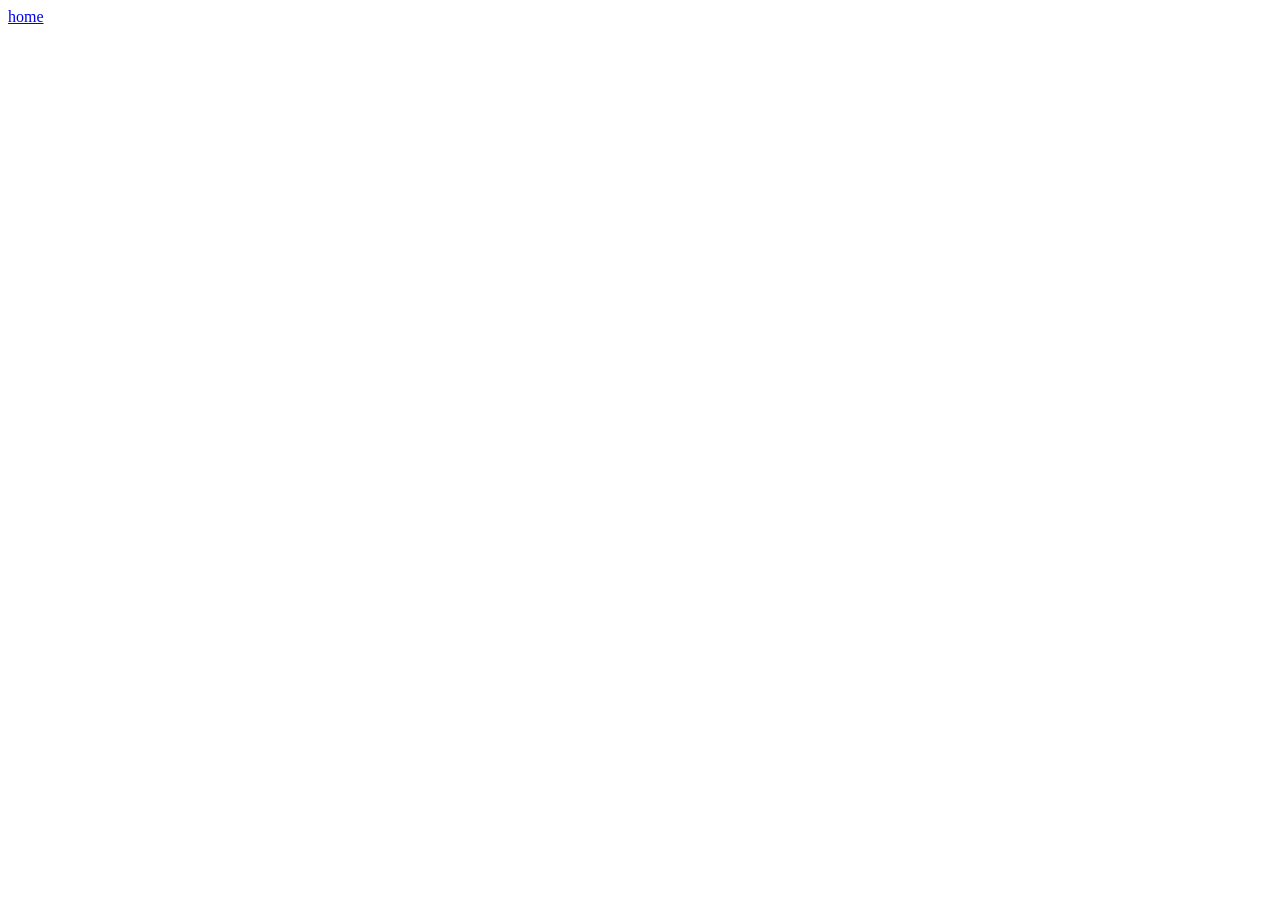
==== pages/About.html @ 77e18846 "creat new file" ====
<!doctype html>
<html lang="en">
  <head>
    <meta charset="UTF-8" />
    <meta name="viewport" content="width=device-width, initial-scale=1.0" />
    <title>Document</title>
    <link rel="stylesheet" href="" />
  </head>
  <body>
    <a href="../index.html">home</a>
  </body>
</html>
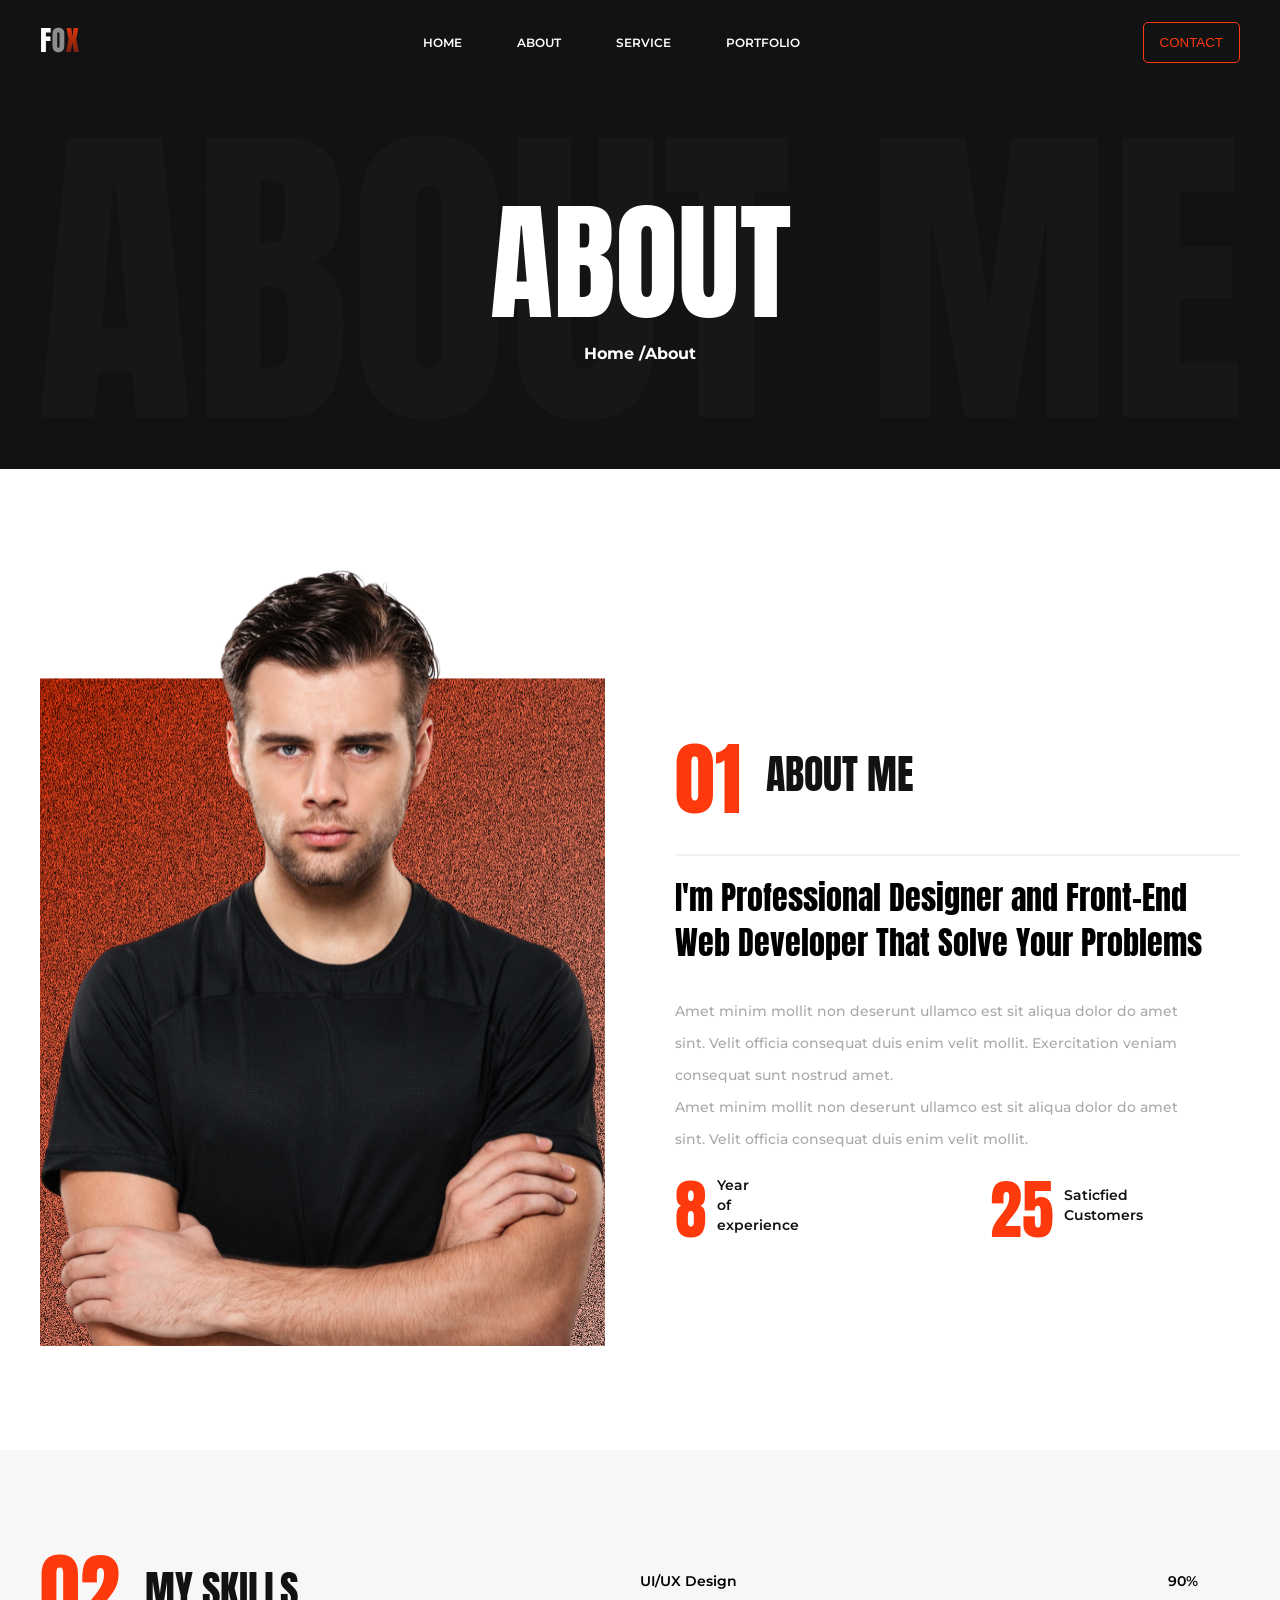
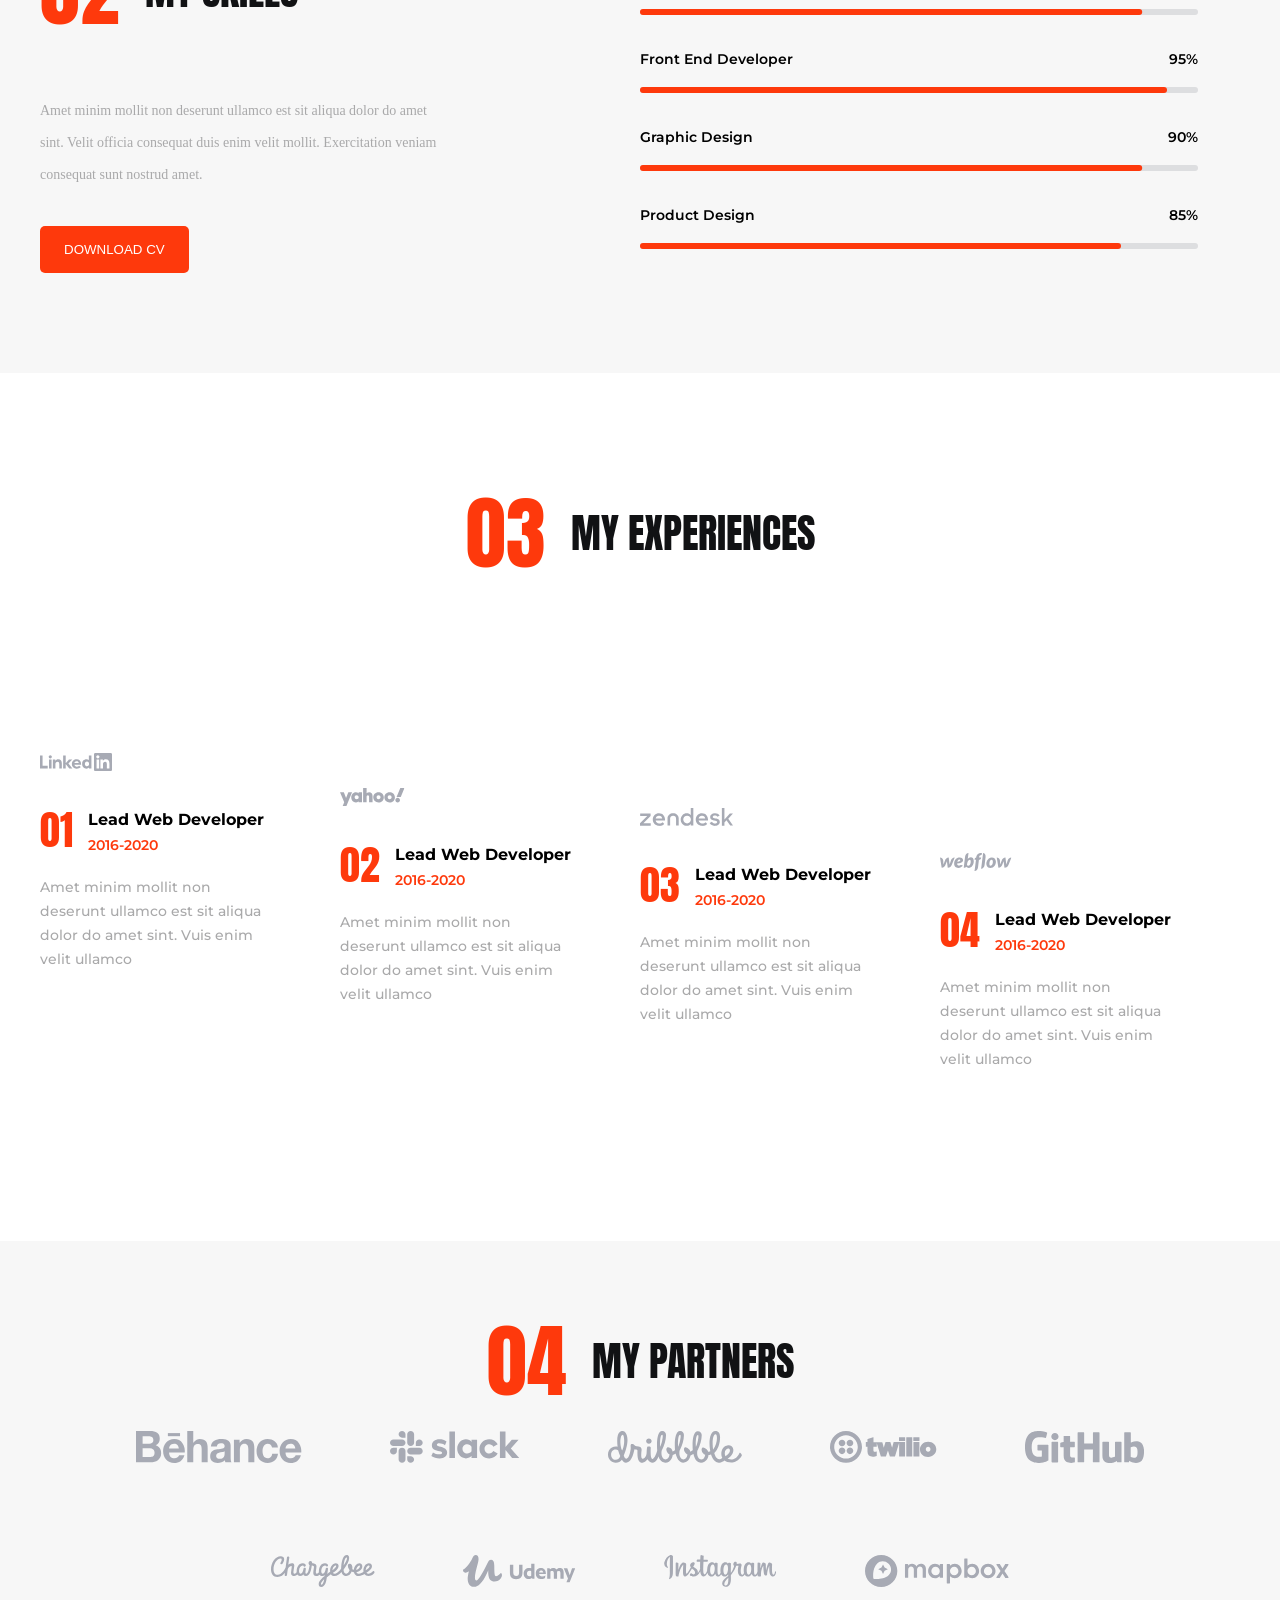
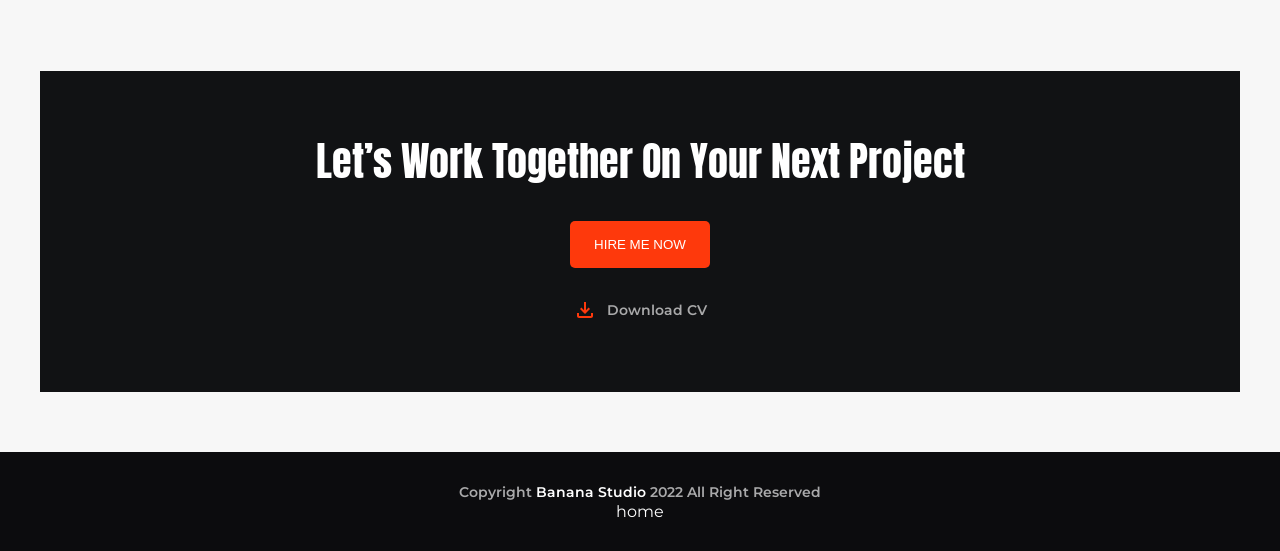
==== commit bf56c81b: "update" ====
--- a/pages/About.html
+++ b/pages/About.html
@@ -4,9 +4,244 @@
     <meta charset="UTF-8" />
     <meta name="viewport" content="width=device-width, initial-scale=1.0" />
     <title>Document</title>
-    <link rel="stylesheet" href="" />
+    <link rel="stylesheet" href="../css/About.css" >
   </head>
   <body>
-    <a href="../index.html">home</a>
+    <header>
+      <nav>
+        <div class="container">
+          <div class="nav_logo">
+            <img src="../imgs/nav_logo.svg" alt="">
+          </div>
+          <ul class="nav_links">
+            <li>Home</li>
+            <li>about</li>
+            <li>service</li>
+            <li>portfolio</li>
+          </ul>
+          <div class="nav_btn">
+            <button>contact</button>
+          </div>
+          <div class="nav_menu">
+            <img src="../imgs/nav_menu.svg" alt="">
+          </div>
+        </div>
+      </nav>
+
+      <div class="hero">
+        <div class="container">
+          <div class="hero_info">
+              <h1>about</h1>
+              <h4>Home /<span> About</span></h4>
+          </div>
+        </div>
+      </div>
+    </header>
+
+    <main>
+      <section class="section_one">
+          <div class="container">
+            <div class="one_logo">
+              <img src="../imgs/one_logo.svg" alt="">
+            </div>
+            <div class="one_info">
+            <div class="one_flex">
+              <h1>01</h1>
+              <h2>about me</h2>
+            </div>
+            <hr>
+            <h2>I'm Professional Designer and Front-End Web Developer That Solve Your Problems</h2>
+            <p>Amet minim mollit non deserunt ullamco est sit aliqua dolor do amet sint. Velit officia consequat duis enim velit mollit. Exercitation veniam consequat sunt nostrud amet.</p>
+            <p>Amet minim mollit non deserunt ullamco est sit aliqua dolor do amet sint. Velit officia consequat duis enim velit mollit.</p>
+            <div class="one_bottom">
+               <div class="one_flex_2">
+                <h1>8</h1>
+                <h2>Year
+                  of experience</h2>
+               </div>
+
+               <div class="one_flex_2">
+                <h1>25</h1>
+                <h2>Saticfied Customers</h2>
+               </div>
+            </div>
+            </div>
+          </div>
+        
+      </section>
+      <section class="section_two">
+         
+          <div class="container">
+            <div class="two_left">
+              <div class="two_flex">
+                <h1>02</h1>
+                <h2>My Skills</h2>
+              </div>
+              <p>Amet minim mollit non deserunt ullamco est sit aliqua dolor do amet sint. Velit officia consequat duis enim velit mollit. Exercitation veniam consequat sunt nostrud amet.</p>
+              <div class="two_btn">
+                <button>DOWNLOAD CV</button>
+              </div>
+            </div>
+
+            <div class="two_right">
+              <div class=".two_right_info">
+                <div class="two_right_title">
+                  <h4>UI/UX Design</h4>
+                  <h4>90%</h4>
+                </div>
+                <div class="two_right_img">
+                  <img src="../imgs/two_right_img.svg" alt="">
+                </div>
+              </div>
+
+              <div class=".two_right_info">
+                <div class="two_right_title">
+                  <h4>Front End Developer</h4>
+                  <h4>95%</h4>
+                </div>
+                <div class="two_right_img">
+                  <img src="../imgs/two_right_img_2.svg" alt="">
+                </div>
+              </div>
+
+              <div class=".two_right_info">
+                <div class="two_right_title">
+                  <h4>Graphic Design</h4>
+                  <h4>90%</h4>
+                </div>
+                <div class="two_right_img">
+                  <img src="../imgs/two_right_img.svg" alt="">
+                </div>
+              </div>
+
+              <div class=".two_right_info">
+                <div class="two_right_title">
+                  <h4>Product Design</h4>
+                  <h4>85%</h4>
+                </div>
+                <div class="two_right_img">
+                  <img src="../imgs/two_right_img_3.svg" alt="">
+                </div>
+              </div>
+            </div>
+          </div>
+      </section>
+
+      <section class="section_three">
+        <div class="container">
+          <div class="three_flex">
+            <h1>03</h1>
+            <h2>My Experiences</h2>
+          </div>
+
+          <div class="three_box">
+            <div class="three_cards">
+              <img src="../imgs/three_linkedein.svg" alt="">
+              <div class="three_cards_flex">
+                <h1>01</h1>
+                <div class="three_cards_title">
+                  <h2>Lead Web Developer</h2>
+                  <span>2016-2020</span>
+                </div>
+              </div>
+              <p>Amet minim mollit non deserunt ullamco est sit aliqua dolor do amet sint. Vuis enim velit ullamco</p>
+            </div>
+
+            <div class="three_cards">
+              <img src="../imgs/three_yahoo.svg" alt="">
+              <div class="three_cards_flex">
+                <h1>02</h1>
+                <div class="three_cards_title">
+                  <h2>Lead Web Developer</h2>
+                  <span>2016-2020</span>
+                </div>
+              </div>
+              <p>Amet minim mollit non deserunt ullamco est sit aliqua dolor do amet sint. Vuis enim velit ullamco</p>
+            </div>
+
+            <div class="three_cards">
+              <img src="../imgs/three_zendesk.svg" alt="">
+              <div class="three_cards_flex">
+                <h1>03</h1>
+                <div class="three_cards_title">
+                  <h2>Lead Web Developer</h2>
+                  <span>2016-2020</span>
+                </div>
+              </div>
+              <p>Amet minim mollit non deserunt ullamco est sit aliqua dolor do amet sint. Vuis enim velit ullamco</p>
+            </div>
+
+            <div class="three_cards">
+              <img src="../imgs/three_webflow.svg" alt="">
+              <div class="three_cards_flex">
+                <h1>04</h1>
+                <div class="three_cards_title">
+                  <h2>Lead Web Developer</h2>
+                  <span>2016-2020</span>
+                </div>
+              </div>
+              <p>Amet minim mollit non deserunt ullamco est sit aliqua dolor do amet sint. Vuis enim velit ullamco</p>
+            </div>
+          </div>
+        </div>
+      </section>
+
+      <section class="section_four">
+        <div class="container">
+          <div class="four_flex">
+            <h1>04</h1>
+            <h2>my pARTNERS</h2>
+          </div>
+          <div class="four_partners">
+            <div class="card">
+              <img src="../imgs/four_card.svg" alt="">
+            </div>
+            <div class="card">
+              <img src="../imgs/four_card_2.svg" alt="">
+            </div>
+            <div class="card">
+              <img src="../imgs/four_card_3.svg" alt="">
+            </div>
+            <div class="card">
+              <img src="../imgs/four_card_4.svg" alt="">
+            </div>
+            <div class="card">
+              <img src="../imgs/four_card_5.svg" alt="">
+            </div>
+            <div class="card">
+              <img src="../imgs/four_card_6.svg" alt="">
+            </div>
+            <div class="card">
+              <img src="../imgs/four_card_7.svg" alt="">
+            </div>
+            <div class="card">
+              <img src="../imgs/four_card_8.svg" alt="">
+            </div>
+            <div class="card">
+              <img src="../imgs/four_card_9.svg" alt="">
+            </div>
+          </div>
+        </div>
+
+        <div class="container_four">
+          <h1>let’s work together on Your Next Project</h1>
+         <div class="four_btn">
+          <button>HIRE ME NOW</button>
+         </div>
+          <div class="four_icon">
+            <img src="../imgs/container_four_icon.svg" alt="">
+            <h4>Download CV</h4>
+          </div>
+        </div>
+      </section>
+    </main>
+    <footer>
+      <div class="container">
+        <div class="footer_info">
+          <h4>Copyright <span>Banana Studio</span> 2022 All Right Reserved</h4>
+          <a href="../index.html">home</a>
+        </div>
+      </div>
+    </footer>
   </body>
-</html>
+</html>
--- a/css/About.css
+++ b/css/About.css
@@ -0,0 +1,572 @@
+@import url("https://fonts.googleapis.com/css2?family=Montserrat:ital,wght@0,100..900;1,100..900&display=swap");
+@import url("https://fonts.googleapis.com/css2?family=Anton&display=swap");
+* {
+  margin: 0;
+  padding: 0;
+  box-sizing: border-box;
+  transition: all .3s ease-in-out;
+}
+
+.container {
+  max-width: 1200px;
+  margin: 0 auto;
+}
+
+ul {
+  list-style: none;
+  display: flex;
+  align-items: center;
+}
+
+header {
+  background-color: #111214;
+}
+
+nav .container {
+  display: flex;
+  align-items: center;
+  justify-content: space-between;
+  padding: 20px 0px;
+  font-family: "Montserrat", sans-serif;
+}
+
+nav .container ul {
+  gap: 55px;
+  color: white;
+}
+
+nav .container ul li {
+  text-transform: uppercase;
+  font-size: 12px;
+  font-weight: 600;
+  line-height: 100%;
+}
+
+nav .container ul li:hover {
+  color: red;
+}
+
+nav .container .nav_btn button {
+  padding: 12px 16px;
+  border-radius: 5px;
+  border: 1px solid #FE390C;
+  background-color: #111214;
+  color: #FE390C;
+  text-transform: uppercase;
+}
+
+nav .container .nav_menu {
+  display: none;
+}
+
+.hero .container {
+  padding: 100px 0px;
+  background-color: #FFFFFF05;
+  background: url(../imgs/hero_bg_img.svg);
+  background-position: center;
+  background-repeat: no-repeat;
+  background-size: contain;
+  font-family: "Anton", sans-serif;
+}
+
+.hero .container .hero_info {
+  color: white;
+  text-align: center;
+}
+
+.hero .container .hero_info h1 {
+  color: white;
+  font-size: 130px;
+  font-weight: 400;
+  line-height: 154px;
+  text-transform: uppercase;
+}
+
+.hero .container .hero_info h4 {
+  font-family: "Montserrat", sans-serif;
+  font-size: 16px;
+  font-weight: 700;
+  line-height: 30px;
+}
+
+.hero .container .hero_info span {
+  display: inline-block;
+  font-family: "Montserrat", sans-serif;
+  font-size: 16px;
+  font-weight: 700;
+  line-height: 30px;
+}
+
+.section_one .container {
+  padding: 100px 0px;
+  display: flex;
+  align-items: center;
+  justify-content: space-between;
+  gap: 70px;
+}
+
+.section_one .container .one_logo {
+  width: 50%;
+}
+
+.section_one .container .one_logo img {
+  width: 100%;
+}
+
+.section_one .container .one_info {
+  width: 50%;
+  padding-top: 80px;
+}
+
+.section_one .container .one_info hr {
+  border: 1px solid #F2F3F4;
+}
+
+.section_one .container .one_info h2 {
+  padding: 20px 0px 30px 0px;
+  color: #000000;
+  font-size: 32px;
+  font-weight: 400;
+  line-height: 140%;
+  font-family: "Anton", sans-serif;
+}
+
+.section_one .container .one_info p {
+  font-family: "Montserrat", sans-serif;
+  color: #A9A9AA;
+  font-size: 14px;
+  font-weight: 500;
+  line-height: 32px;
+  width: 95%;
+}
+
+.section_one .container .one_flex {
+  display: flex;
+  align-items: center;
+  gap: 25px;
+  padding-bottom: 30px;
+  font-family: "Anton", sans-serif;
+}
+
+.section_one .container .one_flex h1 {
+  color: #FE390C;
+  font-size: 80px;
+  font-weight: 400;
+  line-height: 100%;
+  display: inline-block;
+}
+
+.section_one .container .one_flex h2 {
+  color: #111214;
+  text-transform: uppercase;
+  font-size: 40px;
+  font-weight: 400;
+  line-height: 100%;
+  display: inline-block;
+}
+
+.section_one .container .one_bottom {
+  display: flex;
+  align-items: center;
+  gap: 65px;
+}
+
+.section_one .container .one_flex_2 {
+  width: 100%;
+  display: flex;
+  align-items: center;
+  gap: 10px;
+}
+
+.section_one .container .one_flex_2 h1 {
+  color: #FE390C;
+  font-size: 64px;
+  font-weight: 400;
+  line-height: 100%;
+  display: inline-block;
+  font-family: "Anton", sans-serif;
+}
+
+.section_one .container .one_flex_2 h2 {
+  font-family: "Montserrat", sans-serif;
+  color: #111214;
+  font-size: 14px;
+  font-weight: 600;
+  line-height: 20px;
+  width: 19%;
+}
+
+.section_two {
+  background-color: #F7F7F7;
+}
+
+.section_two .container {
+  padding: 100px 0px;
+  display: flex;
+  align-items: center;
+}
+
+.section_two .container .two_left {
+  width: 50%;
+}
+
+.section_two .container .two_left p {
+  color: #A9A9AA;
+  font-size: 14px;
+  font-weight: 500;
+  line-height: 32px;
+  padding: 35px 0px;
+  width: 67%;
+}
+
+.section_two .container .two_flex {
+  display: flex;
+  align-items: center;
+  gap: 25px;
+  padding-bottom: 30px;
+  font-family: "Anton", sans-serif;
+}
+
+.section_two .container .two_flex h1 {
+  color: #FE390C;
+  font-size: 80px;
+  font-weight: 400;
+  line-height: 100%;
+  display: inline-block;
+}
+
+.section_two .container .two_flex h2 {
+  color: #111214;
+  text-transform: uppercase;
+  font-size: 40px;
+  font-weight: 400;
+  line-height: 100%;
+  display: inline-block;
+}
+
+.section_two .container button {
+  padding: 16px 24px;
+  border-radius: 5px;
+  background-color: #FE390C;
+  border: none;
+  color: white;
+}
+
+.section_two .container .two_right {
+  display: flex;
+  flex-direction: column;
+  gap: 30px;
+}
+
+.section_two .container .two_right_title {
+  display: flex;
+  justify-content: space-between;
+  align-items: center;
+  padding-bottom: 10px;
+}
+
+.section_two .container .two_right_title h4 {
+  font-family: "Montserrat", sans-serif;
+  font-size: 14px;
+  font-weight: 600;
+  line-height: 20px;
+}
+
+.section_three .container {
+  padding: 120px 0px;
+}
+
+.section_three .container .three_flex {
+  display: flex;
+  align-items: center;
+  justify-content: center;
+  gap: 25px;
+  padding-bottom: 30px;
+  font-family: "Anton", sans-serif;
+}
+
+.section_three .container .three_flex h1 {
+  color: #FE390C;
+  font-size: 80px;
+  font-weight: 400;
+  line-height: 100%;
+  display: inline-block;
+}
+
+.section_three .container .three_flex h2 {
+  color: #111214;
+  text-transform: uppercase;
+  font-size: 40px;
+  font-weight: 400;
+  line-height: 100%;
+  display: inline-block;
+}
+
+.section_three .container .three_box {
+  padding: 50px 0px;
+  display: flex;
+  align-items: center;
+  justify-content: space-between;
+}
+
+.section_three .container .three_cards_flex {
+  padding: 30px 0px 20px 0px;
+  display: flex;
+  align-items: center;
+  gap: 15px;
+}
+
+.section_three .container .three_cards_flex h1 {
+  font-family: "Anton", sans-serif;
+  font-size: 40px;
+  font-weight: 400;
+  line-height: 100%;
+  color: #FE390C;
+}
+
+.section_three .container .three_cards p {
+  font-family: "Montserrat", sans-serif;
+  color: #A9A9AA;
+  font-size: 14px;
+  font-weight: 500;
+  line-height: 24px;
+  width: 75%;
+}
+
+.section_three .container .three_cards:nth-child(2) {
+  padding-top: 70px;
+}
+
+.section_three .container .three_cards:nth-child(3) {
+  padding-top: 110px;
+}
+
+.section_three .container .three_cards:nth-child(4) {
+  padding-top: 200px;
+}
+
+.section_three .container .three_cards_title {
+  font-family: "Montserrat", sans-serif;
+}
+
+.section_three .container .three_cards_title h2 {
+  font-size: 16px;
+  font-weight: 700;
+  line-height: 30px;
+}
+
+.section_three .container .three_cards_title span {
+  display: inline-block;
+  color: #FE390C;
+  font-size: 14px;
+  font-weight: 600;
+  line-height: 20px;
+}
+
+.section_four {
+  background-color: #F7F7F7;
+  padding-bottom: 60px;
+}
+
+.section_four .container {
+  padding: 80px 0px;
+}
+
+.section_four .container .four_flex {
+  display: flex;
+  align-items: center;
+  justify-content: center;
+  gap: 25px;
+  padding-bottom: 30px;
+  font-family: "Anton", sans-serif;
+}
+
+.section_four .container .four_flex h1 {
+  color: #FE390C;
+  font-size: 80px;
+  font-weight: 400;
+  line-height: 100%;
+  display: inline-block;
+}
+
+.section_four .container .four_flex h2 {
+  color: #111214;
+  text-transform: uppercase;
+  font-size: 40px;
+  font-weight: 400;
+  line-height: 100%;
+  display: inline-block;
+}
+
+.section_four .container .four_partners {
+  display: flex;
+  align-items: center;
+  justify-content: center;
+  flex-wrap: wrap;
+  gap: 88px;
+}
+
+.section_four .container_four {
+  max-width: 1200px;
+  margin: 0 auto;
+  background-color: #111214;
+  padding: 70px 0px;
+  text-align: center;
+}
+
+.section_four .container_four h1 {
+  color: white;
+  font-family: "Anton", sans-serif;
+  font-size: 40px;
+  font-weight: 400;
+  line-height: 100%;
+  text-transform: capitalize;
+}
+
+.section_four .container_four .four_btn {
+  padding: 40px 0px 30px 0px;
+}
+
+.section_four .container_four .four_btn button {
+  padding: 16px 24px;
+  background-color: #FE390C;
+  color: white;
+  border: none;
+  border-radius: 5px;
+}
+
+.section_four .container_four .four_icon {
+  display: flex;
+  align-items: center;
+  justify-content: center;
+  gap: 10px;
+}
+
+.section_four .container_four .four_icon h4 {
+  color: #A9A9AA;
+  font-family: "Montserrat", sans-serif;
+  font-size: 14px;
+  font-weight: 600;
+  line-height: 20px;
+}
+
+footer {
+  background-color: #0C0C0E;
+}
+
+footer .container {
+  padding: 30px;
+  text-align: center;
+}
+
+footer .container .footer_info {
+  font-family: "Montserrat", sans-serif;
+}
+
+footer .container .footer_info h4 {
+  color: #A9A9AA;
+  font-size: 14px;
+  font-weight: 600;
+  line-height: 20px;
+}
+
+footer .container .footer_info span {
+  display: inline-block;
+  color: white;
+  font-size: 14px;
+  font-weight: 600;
+  line-height: 20px;
+}
+
+footer .container .footer_info a {
+  text-decoration: none;
+  color: white;
+}
+
+@media (max-width: 768px) {
+  nav .container {
+    padding: 30px 20px;
+  }
+  nav .container ul {
+    display: none;
+  }
+  nav .container .nav_btn {
+    display: none;
+  }
+  nav .container .nav_menu {
+    display: block;
+  }
+  .hero .container {
+    padding: 30px 20px;
+  }
+  .hero .container .hero_info {
+    font-size: 90px;
+  }
+  .section_one .container {
+    padding: 30px 20px;
+    flex-direction: column;
+  }
+  .section_one .container .one_logo {
+    width: 100%;
+  }
+  .section_one .container .one_logo img {
+    width: 100%;
+  }
+  .section_one .container .one_info {
+    width: 100%;
+  }
+  .section_two .container {
+    padding: 80px 20px;
+    flex-direction: column;
+  }
+  .section_two .container .two_left {
+    width: 100%;
+  }
+  .section_two .container .two_right {
+    width: 100%;
+  }
+  .section_two .container .two_right_img {
+    width: 100%;
+  }
+  .section_two .container .two_right_img img {
+    width: 100%;
+  }
+  .section_two .container .two_btn {
+    padding: 24px 0px 48px 0px;
+  }
+  .section_three .container {
+    padding: 80px 20px;
+  }
+  .section_three .container .three_box {
+    flex-direction: column;
+    gap: 50px;
+    padding: 60px 0px;
+  }
+  .section_three .container .three_cards:nth-child(2) {
+    padding-top: 0px;
+  }
+  .section_three .container .three_cards:nth-child(3) {
+    padding-top: 0px;
+  }
+  .section_three .container .three_cards:nth-child(4) {
+    padding-top: 0px;
+  }
+  .section_three .container .three_cards p {
+    width: 35%;
+  }
+  .section_four {
+    padding: 80px 20px;
+  }
+  .section_four .container {
+    padding: 60px 15px;
+  }
+  .section_four .container .four_flex {
+    margin-bottom: 50px;
+  }
+  .section_four .container_four h1 {
+    width: 40%;
+    line-height: 130%;
+    margin: 0 auto;
+  }
+}
+/*# sourceMappingURL=About.css.map */
